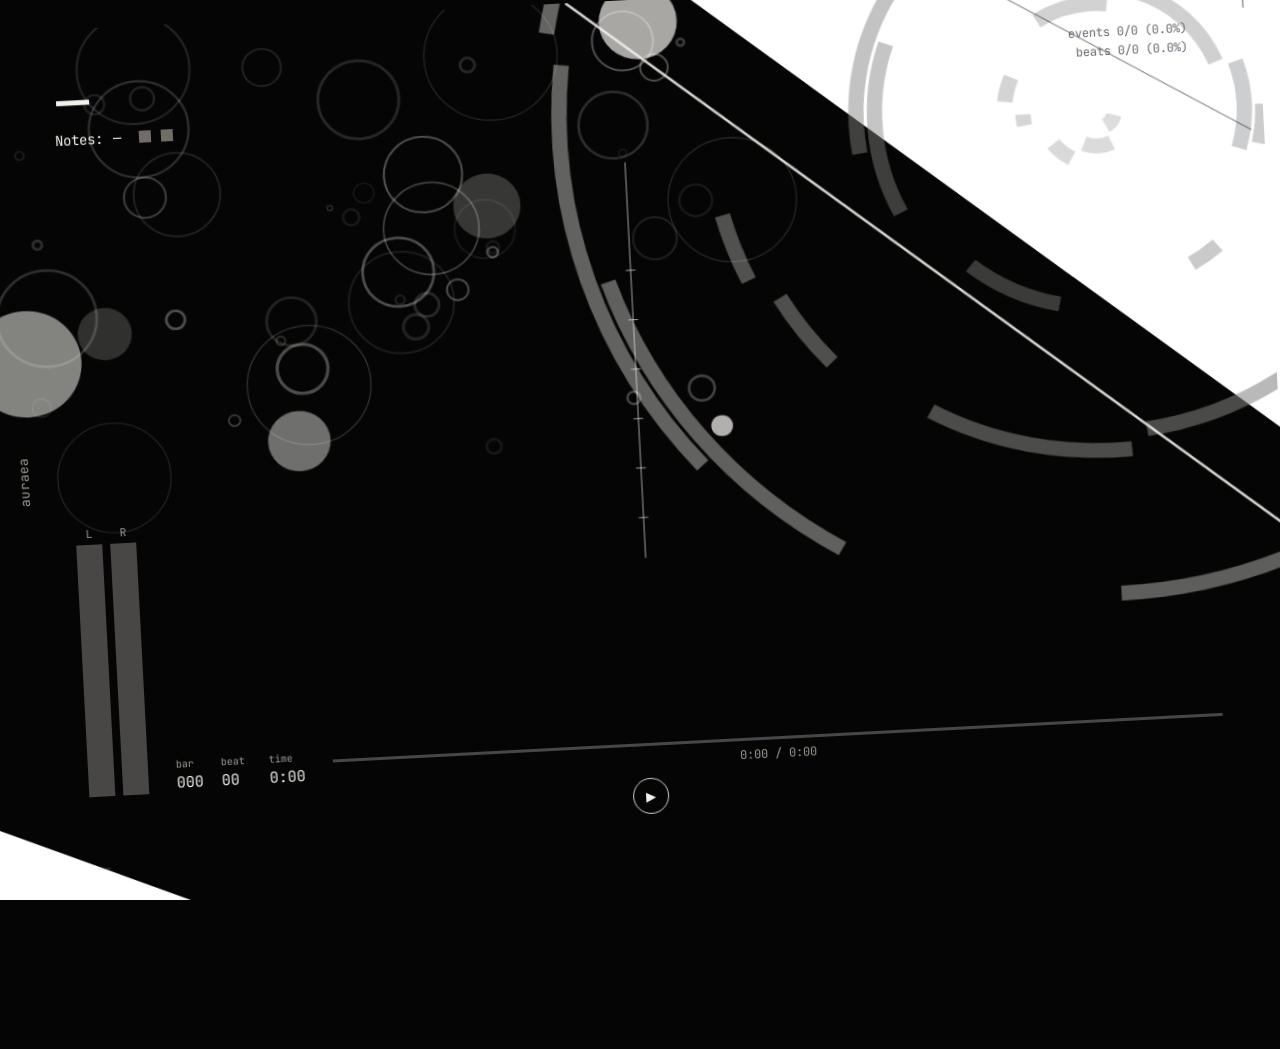
==== index.html @ fb698fa9 "initial commit" ====
<!doctype html>
<html lang="en">
<head>
<meta charset="utf-8" />
<meta name="viewport" content="width=device-width, initial-scale=1" />
<title>signal / visualiser</title>
<link rel="stylesheet" href="style.css" />
</head>
<body>

  <div class="stage" id="stage">

    <div class="edge edge-left" id="edgeLeft">auraea</div>
    <div class="edge edge-right">
      <div class="edge-right-track" id="edgeRight">— — —</div>
    </div>

    <canvas id="canvas"></canvas>

    <div class="hud">
      <div class="hud-top">
        <div class="key-label" id="keyLabel">—</div>
        <div class="notes-row">
          <span class="notes-caption">Notes:</span>
          <span class="notes-values" id="notesValues">—</span>
          <span class="swatch"></span>
          <span class="swatch"></span>
        </div>
      </div>

      <div class="hud-stats" id="hudStats">
        <div id="onsetStat">events 0/0 (0.0%)</div>
        <div id="beatStat">beats 0/0 (0.0%)</div>
      </div>

      <div class="hud-cluster">
        <div class="hud-bottom">
          <div class="meters">
            <div class="meter-labels"><span>L</span><span>R</span></div>
            <div class="meter-track">
              <div class="meter-bar" id="meterL"></div>
              <div class="meter-bar" id="meterR"></div>
            </div>
          </div>

          <div class="counters">
            <div><span class="counter-label">bar</span><span class="counter-value" id="barCount">000</span></div>
            <div><span class="counter-label">beat</span><span class="counter-value" id="beatCount">00</span></div>
            <div class="time-block">
              <span class="counter-label">time</span>
              <span class="counter-value" id="timeCount">0:00</span>
            </div>
          </div>

          <div class="waveform-wrap">
            <canvas id="waveCanvas"></canvas>
            <div class="progress-track" id="progressTrack">
              <div class="progress-fill" id="progressFill"></div>
            </div>
            <div class="time-readout" id="timeReadout">0:00 / 0:00</div>
          </div>
        </div>

        <div class="transport">
          <button id="playBtn" aria-label="Play / pause">▶</button>
          <div class="tracklist" id="tracklist"></div>
        </div>

        <div class="marquee-wrap">
          <div class="marquee" id="marquee">—</div>
        </div>
      </div>
    </div>

    <div class="invert-corner invert-tr" aria-hidden="true"></div>
    <div class="invert-corner invert-bl" aria-hidden="true"></div>

  </div>

  <audio id="audio" preload="auto" crossorigin="anonymous"></audio>
  <script src="app.js"></script>
</body>
</html>
---- style.css ----
@import url('https://fonts.googleapis.com/css2?family=Space+Grotesk:wght@400;500;700&family=JetBrains+Mono:wght@400;500&display=swap');

:root{
  --ink:      #f2f1ec;
  --ink-dim:  #9c9a92;
  --void:     #050505;
  --swatch:   #6f6d66;
  --line:     rgba(242,241,236,0.85);
  --line-dim: rgba(242,241,236,0.28);
  --font-display: 'Space Grotesk', system-ui, sans-serif;
  --font-mono: 'JetBrains Mono', ui-monospace, 'SF Mono', Menlo, monospace;
}

*{ box-sizing: border-box; }

html, body{
  margin:0; padding:0; height:100%;
  background: var(--void);
  color: var(--ink);
  font-family: var(--font-mono);
  overflow: hidden;
}

.stage{
  position: relative;
  width: 100vw;
  height: 100vh;
  min-height: 480px;
  transform: rotate(-3deg);
  transform-origin: center center;
}

canvas#canvas{
  position: absolute;
  inset: 0;
  width: 100%;
  height: 100%;
  display: block;
}

.edge{
  position: absolute;
  top: 0; bottom: 0;
  width: 34px;
  display: flex;
  align-items: center;
  justify-content: center;
  font-size: 13px;
  letter-spacing: 0.02em;
  color: var(--ink-dim);
  white-space: nowrap;
  pointer-events: none;
  z-index: 3;
}
.edge-left{ left: 6px; }
.edge-left span, .edge-left{ writing-mode: vertical-rl; transform: rotate(180deg); }

.edge-right{
  right: 6px;
  overflow: hidden;
  display: block;
}
.edge-right-track{
  position: absolute;
  top: 0; left: 0; right: 0;
  writing-mode: vertical-rl;
  white-space: nowrap;
  will-change: transform;
}

.hud{
  position: absolute;
  inset: 0;
  padding: clamp(16px, 4vw, 48px) clamp(40px, 6vw, 72px);
  display: flex;
  flex-direction: column;
  justify-content: space-between;
  pointer-events: none;
  z-index: 2;
}

.hud-top{ max-width: 640px; }

.key-label{
  font-family: var(--font-display);
  font-weight: 700;
  font-size: clamp(28px, 4vw, 44px);
  line-height: 1;
  letter-spacing: -0.01em;
}

.notes-row{
  margin-top: 10px;
  display: flex;
  align-items: center;
  gap: 10px;
  font-size: 14px;
  color: var(--ink-dim);
}
.notes-caption{ color: var(--ink); }
.notes-values{ color: var(--ink); min-width: 2ch; }
.swatch{
  width: 12px; height: 12px;
  background: var(--swatch);
  display: inline-block;
}

.hud-stats{
  position: absolute;
  top: clamp(16px, 4vw, 48px);
  right: clamp(40px, 6vw, 72px);
  text-align: right;
  font-size: 12px;
  color: var(--ink-dim);
  line-height: 1.6;
}

.hud-cluster{
  display: flex;
  flex-direction: column;
  gap: 10px;
}

.hud-bottom{
  display: flex;
  align-items: flex-end;
  gap: 28px;
}

.meters{
  display: flex;
  flex-direction: column;
  gap: 4px;
  height: clamp(180px, 30vh, 360px);
}
.meter-labels{
  display: flex;
  gap: 8px;
  font-size: 11px;
  color: var(--ink-dim);
}
.meter-labels span{ width: 26px; text-align: center; }
.meter-track{
  display: flex;
  gap: 8px;
  height: 100%;
}
.meter-bar{
  width: 26px;
  height: 100%;
  background: var(--line-dim);
  position: relative;
  overflow: hidden;
}
.meter-bar::after{
  content: '';
  position: absolute;
  left: 0; right: 0; bottom: 0;
  height: var(--level, 0%);
  background: var(--ink);
  transition: height 60ms linear;
}

.counters{
  display: flex;
  gap: 18px;
  font-size: 13px;
  color: var(--ink);
}
.counters > div{ display: flex; flex-direction: column; gap: 2px; }
.counter-label{ color: var(--ink-dim); font-size: 10px; text-transform: lowercase; }
.counter-value{ font-size: 15px; }
.time-block{ margin-left: 6px; }

.waveform-wrap{
  flex: 1;
  min-width: 220px;
  display: flex;
  flex-direction: column;
  gap: 6px;
}
canvas#waveCanvas{
  width: 100%;
  height: 64px;
  display: block;
}
.progress-track{
  width: 100%;
  height: 3px;
  background: var(--line-dim);
}
.progress-fill{
  height: 100%;
  width: 0%;
  background: var(--ink);
}
.time-readout{
  align-self: center;
  font-size: 12px;
  color: var(--ink-dim);
}

.marquee-wrap{
  overflow: hidden;
  width: 100%;
  -webkit-mask-image: linear-gradient(90deg, transparent, #000 8%, #000 92%, transparent);
          mask-image: linear-gradient(90deg, transparent, #000 8%, #000 92%, transparent);
}
.marquee{
  display: inline-block;
  white-space: nowrap;
  font-family: var(--font-display);
  font-size: clamp(16px, 2.4vw, 22px);
  color: var(--ink);
  will-change: transform;
}

.transport{
  display: flex;
  align-items: center;
  justify-content: center;
  gap: 14px;
  pointer-events: auto;
}
#playBtn{
  width: 36px; height: 36px;
  border-radius: 50%;
  border: 1px solid var(--line);
  background: transparent;
  color: var(--ink);
  cursor: pointer;
  font-size: 13px;
  display:flex; align-items:center; justify-content:center;
}
#playBtn:hover{ background: var(--ink); color: var(--void); }

.tracklist{
  display: flex;
  gap: 10px;
  font-size: 12px;
  color: var(--ink-dim);
}
.tracklist button{
  background: none;
  border: none;
  color: inherit;
  font-family: var(--font-mono);
  font-size: 12px;
  cursor: pointer;
  padding: 4px 0;
  border-bottom: 1px solid transparent;
}
.tracklist button.active{
  color: var(--ink);
  border-bottom-color: var(--ink);
}

.invert-corner{
  position: absolute;
  inset: -12%;
  background: #fff;
  mix-blend-mode: difference;
  pointer-events: none;
  z-index: 6;
}
.invert-tr{ clip-path: polygon(46% 0%, 100% 0%, 100% 62%); }
.invert-bl{ clip-path: polygon(0% 76%, 40% 100%, 0% 100%); }

@media (max-width: 720px){
  .hud{ padding: 16px 40px; }
  .hud-stats{ display:none; }
  .counters{ display:none; }
  .edge{ font-size: 11px; }
}
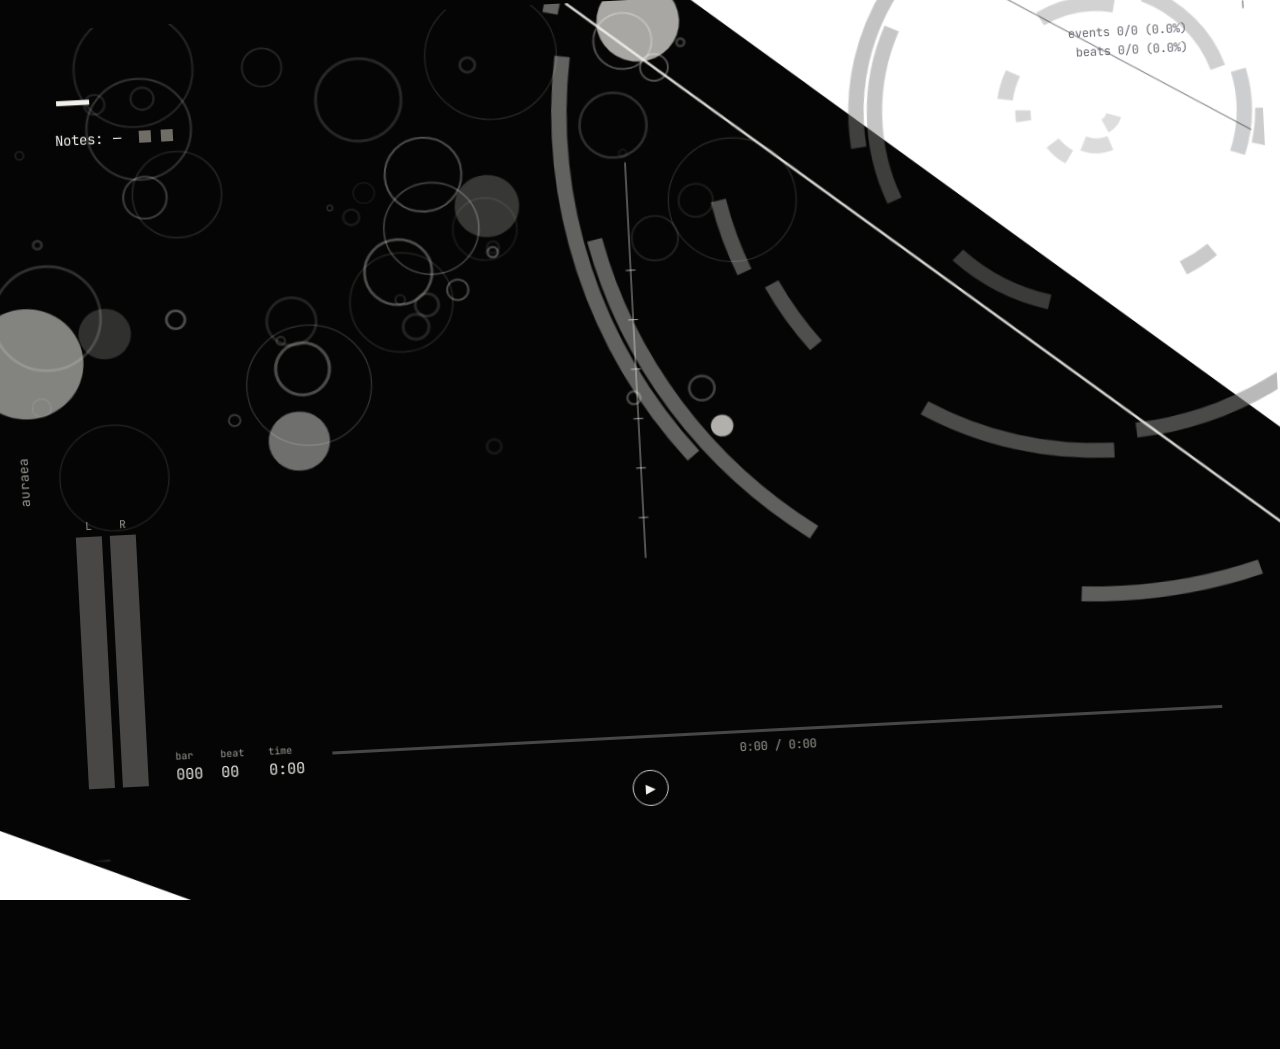
==== commit c6d4c260: "i hate mobile browsers with a burning passion" ====
--- a/index.html
+++ b/index.html
@@ -2,7 +2,7 @@
 <html lang="en">
 <head>
 <meta charset="utf-8" />
-<meta name="viewport" content="width=device-width, initial-scale=1" />
+<meta name="viewport" content="width=device-width, initial-scale=1, viewport-fit=cover" />
 <title>signal / visualiser</title>
 <link rel="stylesheet" href="style.css" />
 </head>
--- a/style.css
+++ b/style.css
@@ -13,21 +13,40 @@
 
 *{ box-sizing: border-box; }
 
+html{
+  height: -webkit-fill-available;
+}
 html, body{
   margin:0; padding:0; height:100%;
+  min-height: -webkit-fill-available;
   background: var(--void);
   color: var(--ink);
   font-family: var(--font-mono);
   overflow: hidden;
+}
+/* Use dynamic viewport units so mobile browser chrome doesn't obscure bottom */
+@supports (height: 100dvh){
+  html, body{
+    height: 100dvh;
+    min-height: 100dvh;
+  }
 }
 
 .stage{
   position: relative;
   width: 100vw;
   height: 100vh;
+  height: 100svh;
+  height: 100dvh;
   min-height: 480px;
   transform: rotate(-3deg);
   transform-origin: center center;
+}
+@supports (height: 100dvh){
+  .stage{
+    height: 100dvh;
+    min-height: max(480px, 100dvh);
+  }
 }
 
 canvas#canvas{
@@ -72,11 +91,15 @@
   position: absolute;
   inset: 0;
   padding: clamp(16px, 4vw, 48px) clamp(40px, 6vw, 72px);
+  /* lift bottom above angled stage edge + iOS home indicator */
+  padding-bottom: calc(clamp(16px, 4vw, 48px) + env(safe-area-inset-bottom, 0px) + 8px);
   display: flex;
   flex-direction: column;
   justify-content: space-between;
   pointer-events: none;
   z-index: 2;
+  min-height: 0;
+  box-sizing: border-box;
 }
 
 .hud-top{ max-width: 640px; }
@@ -119,6 +142,9 @@
   display: flex;
   flex-direction: column;
   gap: 10px;
+  flex-shrink: 0;
+  padding-bottom: env(safe-area-inset-bottom, 0px);
+  min-height: 0;
 }
 
 .hud-bottom{
@@ -221,6 +247,10 @@
   justify-content: center;
   gap: 14px;
   pointer-events: auto;
+  flex-shrink: 0;
+  flex-wrap: wrap;
+  position: relative;
+  z-index: 4;
 }
 #playBtn{
   width: 36px; height: 36px;
@@ -267,8 +297,51 @@
 .invert-bl{ clip-path: polygon(0% 76%, 40% 100%, 0% 100%); }
 
 @media (max-width: 720px){
-  .hud{ padding: 16px 40px; }
+  .stage{
+    /* reduce rotation + scale so the -3deg tilt doesn't push bottom controls off-screen */
+    transform: rotate(-1.8deg) scale(0.965);
+    height: 100svh;
+    height: 100dvh;
+    min-height: 100dvh;
+  }
+  .hud{
+    padding: 14px 40px;
+    padding-bottom: calc(14px + env(safe-area-inset-bottom, 0px) + 16px);
+    gap: 12px;
+    overflow-y: auto;
+    overflow-x: hidden;
+    -webkit-overflow-scrolling: touch;
+  }
+  /* re-enable pointer events for scrollable hud on mobile */
+  .hud, .hud-cluster, .transport{ pointer-events: auto; }
   .hud-stats{ display:none; }
   .counters{ display:none; }
   .edge{ font-size: 11px; }
-}
+  .hud-bottom{
+    gap: 14px;
+    align-items: stretch;
+  }
+  .meters{
+    height: clamp(110px, 20dvh, 180px);
+    flex-shrink: 0;
+  }
+  .waveform-wrap{
+    min-width: 0;
+    flex: 1 1 150px;
+  }
+  canvas#waveCanvas{ height: 48px; }
+  .transport{ padding-bottom: 2px; }
+  .marquee-wrap{ padding-bottom: env(safe-area-inset-bottom, 0px); }
+}
+
+@media (max-width: 480px){
+  .stage{ transform: rotate(-1.2deg) scale(0.97); }
+  .hud{ padding-left: 32px; padding-right: 32px; }
+}
+
+@media (max-height: 600px){
+  .meters{ height: 100px; }
+  canvas#waveCanvas{ height: 40px; }
+  .hud-bottom{ gap: 10px; }
+  .hud-cluster{ gap: 6px; }
+}
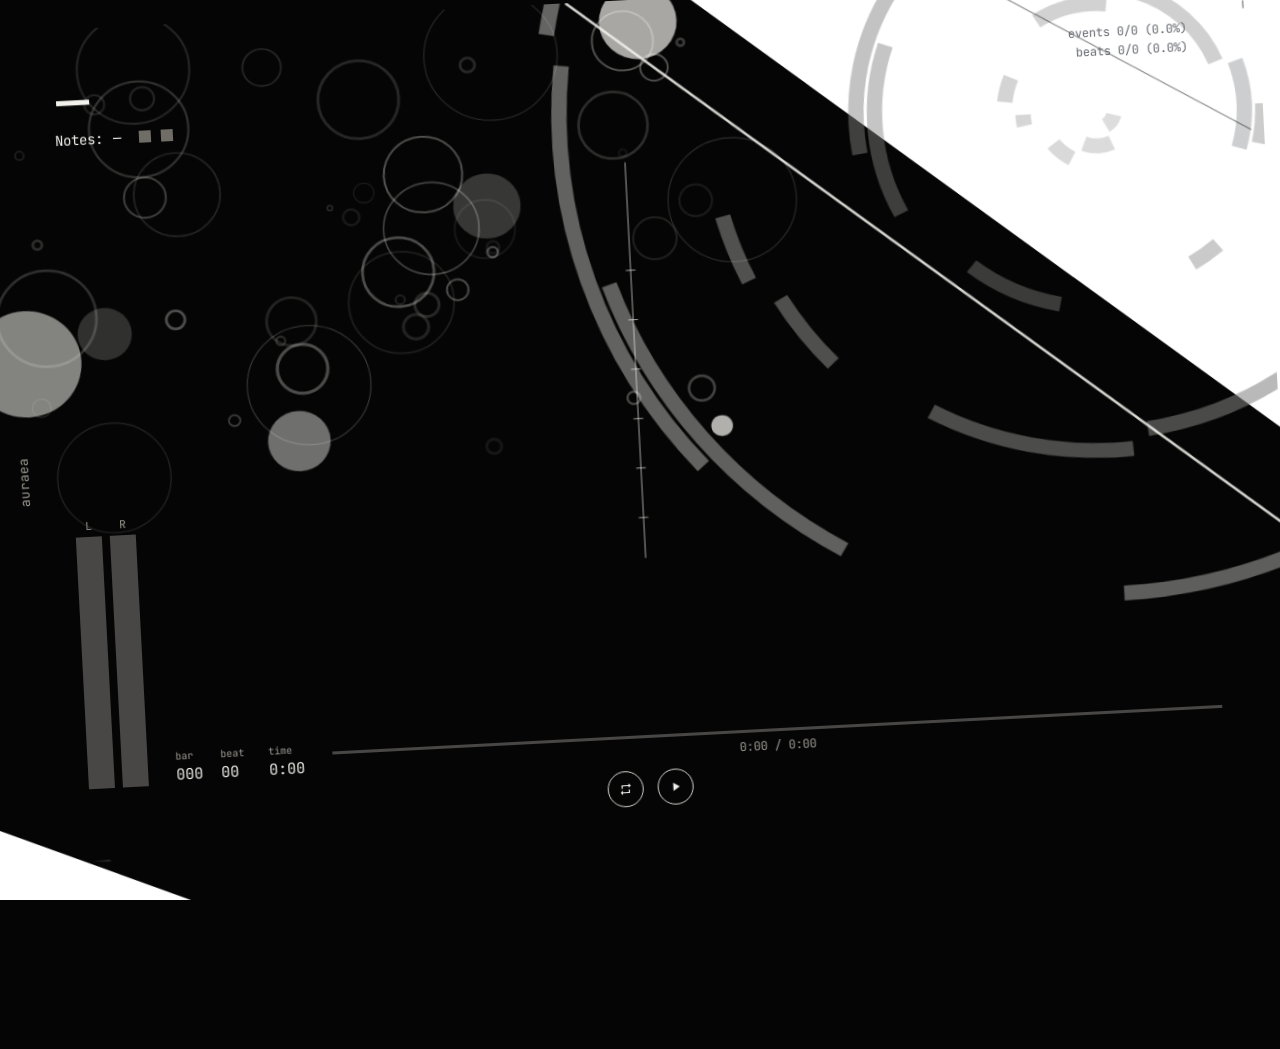
==== commit c202e88e: "mode button" ====
--- a/index.html
+++ b/index.html
@@ -3,7 +3,7 @@
 <head>
 <meta charset="utf-8" />
 <meta name="viewport" content="width=device-width, initial-scale=1, viewport-fit=cover" />
-<title>signal / visualiser</title>
+<title>HEAR ME AND WEEP</title>
 <link rel="stylesheet" href="style.css" />
 </head>
 <body>
@@ -62,7 +62,8 @@
         </div>
 
         <div class="transport">
-          <button id="playBtn" aria-label="Play / pause">▶</button>
+          <button id="modeBtn" class="circle-btn" aria-label="Playback mode"></button>
+          <button id="playBtn" class="circle-btn" aria-label="Play / pause"><svg viewBox="0 0 24 24" width="14" height="14" aria-hidden="true" focusable="false" fill="currentColor"><path d="M8 5.14v14l11-7z"></path></svg></button>
           <div class="tracklist" id="tracklist"></div>
         </div>
 
--- a/style.css
+++ b/style.css
@@ -252,7 +252,7 @@
   position: relative;
   z-index: 4;
 }
-#playBtn{
+.circle-btn{
   width: 36px; height: 36px;
   border-radius: 50%;
   border: 1px solid var(--line);
@@ -261,8 +261,21 @@
   cursor: pointer;
   font-size: 13px;
   display:flex; align-items:center; justify-content:center;
-}
-#playBtn:hover{ background: var(--ink); color: var(--void); }
+  font-variant-emoji: text;
+  -webkit-font-variant-emoji: text;
+  text-rendering: geometricPrecision;
+  font-family: var(--font-mono);
+}
+.circle-btn:hover{ background: var(--ink); color: var(--void); }
+.circle-btn svg{
+  width: 14px;
+  height: 14px;
+  display: block;
+  flex-shrink: 0;
+  fill: currentColor;
+  stroke: none;
+}
+#modeBtn.mode-active{ background: var(--ink); color: var(--void); }
 
 .tracklist{
   display: flex;
@@ -298,7 +311,6 @@
 
 @media (max-width: 720px){
   .stage{
-    /* reduce rotation + scale so the -3deg tilt doesn't push bottom controls off-screen */
     transform: rotate(-1.8deg) scale(0.965);
     height: 100svh;
     height: 100dvh;
@@ -312,7 +324,6 @@
     overflow-x: hidden;
     -webkit-overflow-scrolling: touch;
   }
-  /* re-enable pointer events for scrollable hud on mobile */
   .hud, .hud-cluster, .transport{ pointer-events: auto; }
   .hud-stats{ display:none; }
   .counters{ display:none; }
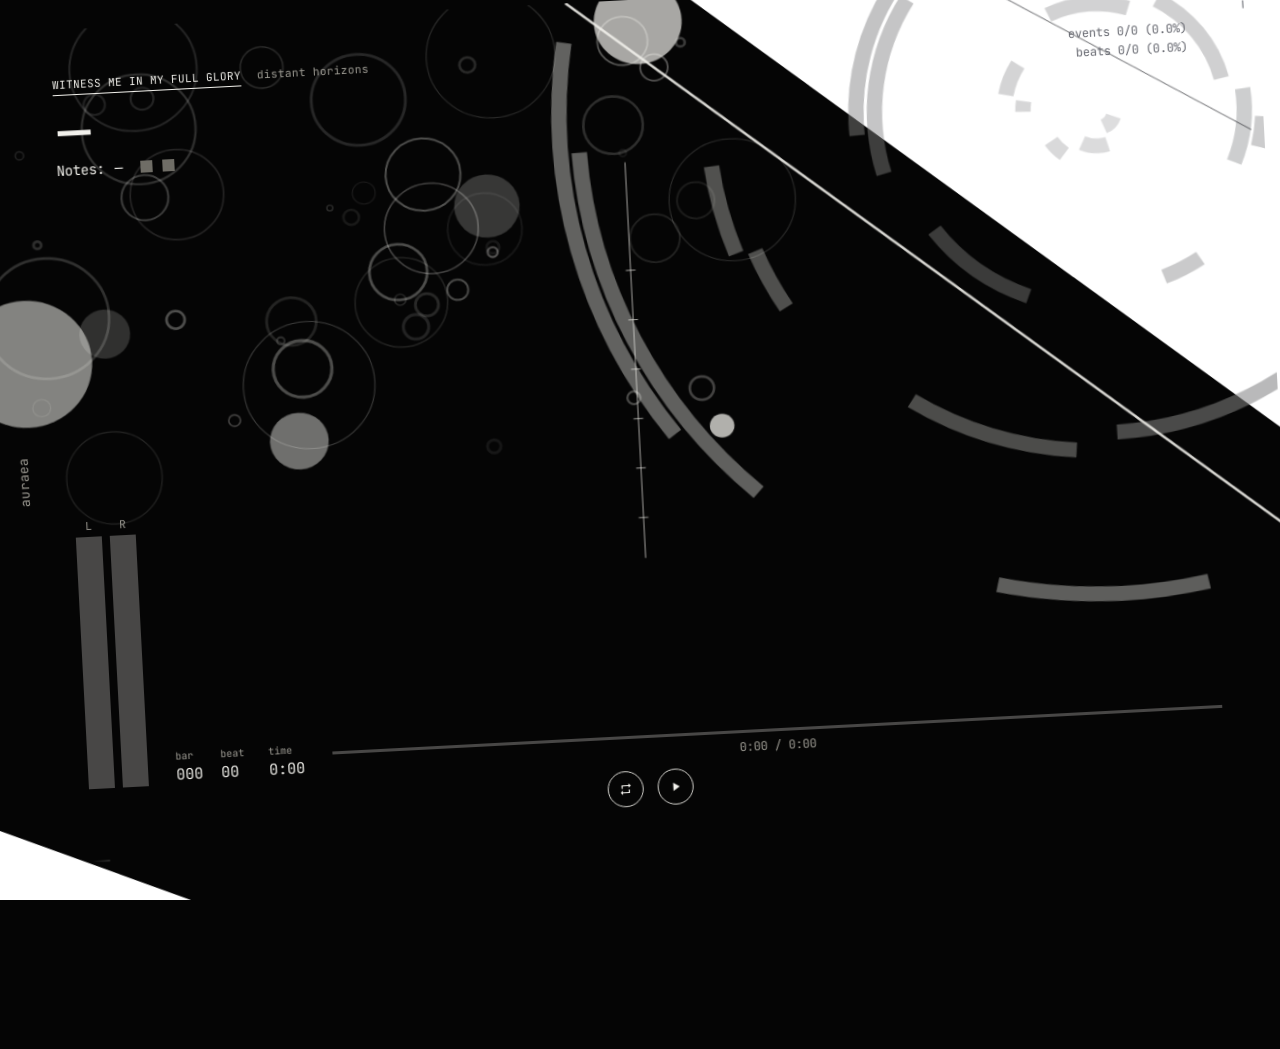
==== commit 6a7dc45a: "distant horizons" ====
--- a/index.html
+++ b/index.html
@@ -19,6 +19,7 @@
 
     <div class="hud">
       <div class="hud-top">
+        <div class="album-switcher" id="albumSwitcher"></div>
         <div class="key-label" id="keyLabel">—</div>
         <div class="notes-row">
           <span class="notes-caption">Notes:</span>
--- a/style.css
+++ b/style.css
@@ -1,4 +1,4 @@
-@import url('https://fonts.googleapis.com/css2?family=Space+Grotesk:wght@400;500;700&family=JetBrains+Mono:wght@400;500&display=swap');
+@import url('https://fonts.googleapis.com/css2?family=Space+Grotesk:wght@400;500;700&family=JetBrains+Mono:wght@400;500&family=Cormorant+Garamond:ital,wght@0,400;0,600;1,400;1,600&family=EB+Garamond:ital,wght@0,400;0,500;1,400&display=swap');
 
 :root{
   --ink:      #f2f1ec;
@@ -11,6 +11,18 @@
   --font-mono: 'JetBrains Mono', ui-monospace, 'SF Mono', Menlo, monospace;
 }
 
+/* distant horizons */
+body[data-theme="pastoral"]{
+  --ink:      #2b2418;
+  --ink-dim:  #7d715a;
+  --void:     #f3ead9;
+  --swatch:   #b9925a;
+  --line:     rgba(43,36,24,0.55);
+  --line-dim: rgba(43,36,24,0.18);
+  --font-display: 'Cormorant Garamond', Georgia, 'Times New Roman', serif;
+  --font-mono: 'EB Garamond', Georgia, 'Times New Roman', serif;
+}
+
 *{ box-sizing: border-box; }
 
 html{
@@ -19,12 +31,31 @@
 html, body{
   margin:0; padding:0; height:100%;
   min-height: -webkit-fill-available;
+  background-color: var(--void);
   background: var(--void);
   color: var(--ink);
   font-family: var(--font-mono);
   overflow: hidden;
 }
-/* Use dynamic viewport units so mobile browser chrome doesn't obscure bottom */
+
+/* trans */
+@media (prefers-reduced-motion: no-preference){
+  html, body{
+    transition: background 650ms cubic-bezier(0.4,0,0.2,1), background-color 650ms cubic-bezier(0.4,0,0.2,1), color 650ms cubic-bezier(0.4,0,0.2,1);
+  }
+  /* view transition api */
+  ::view-transition-old(root),
+  ::view-transition-new(root){
+    animation-duration: 650ms;
+    animation-timing-function: cubic-bezier(0.4,0,0.2,1);
+    animation-name: theme-cross-fade;
+  }
+  @keyframes theme-cross-fade{
+    from{ opacity: 1; }
+    to{ opacity: 1; }
+  }
+}
+
 @supports (height: 100dvh){
   html, body{
     height: 100dvh;
@@ -42,12 +73,20 @@
   transform: rotate(-3deg);
   transform-origin: center center;
 }
+@media (prefers-reduced-motion: no-preference){
+  .stage{
+    transition: transform 700ms cubic-bezier(0.4,0,0.2,1);
+  }
+}
 @supports (height: 100dvh){
   .stage{
     height: 100dvh;
     min-height: max(480px, 100dvh);
   }
 }
+body[data-theme="pastoral"] .stage{
+  transform: none;
+}
 
 canvas#canvas{
   position: absolute;
@@ -56,6 +95,11 @@
   height: 100%;
   display: block;
 }
+@media (prefers-reduced-motion: no-preference){
+  canvas#canvas{
+    transition: opacity 380ms ease, filter 650ms ease;
+  }
+}
 
 .edge{
   position: absolute;
@@ -86,12 +130,21 @@
   white-space: nowrap;
   will-change: transform;
 }
+body[data-theme="pastoral"] .edge-right-track,
+body[data-theme="pastoral"] .edge-left{
+  font-family: var(--font-mono);
+  font-style: italic;
+  letter-spacing: 0.03em;
+}
+body[data-theme="pastoral"] .edge-right,
+body[data-theme="pastoral"] .marquee-wrap{
+  display: none;
+}
 
 .hud{
   position: absolute;
   inset: 0;
   padding: clamp(16px, 4vw, 48px) clamp(40px, 6vw, 72px);
-  /* lift bottom above angled stage edge + iOS home indicator */
   padding-bottom: calc(clamp(16px, 4vw, 48px) + env(safe-area-inset-bottom, 0px) + 8px);
   display: flex;
   flex-direction: column;
@@ -104,6 +157,39 @@
 
 .hud-top{ max-width: 640px; }
 
+.album-switcher{
+  display: flex;
+  gap: 16px;
+  margin-bottom: 12px;
+  pointer-events: auto;
+  font-family: var(--font-mono);
+  font-size: 11px;
+  letter-spacing: 0.06em;
+  text-transform: uppercase;
+  color: var(--ink-dim);
+}
+.album-switcher:empty{ display: none; margin-bottom: 0; }
+.album-switcher button{
+  background: none;
+  border: none;
+  color: inherit;
+  font: inherit;
+  cursor: pointer;
+  padding: 0 0 3px;
+  border-bottom: 1px solid transparent;
+}
+.album-switcher button.active{
+  color: var(--ink);
+  border-bottom-color: var(--ink);
+}
+body[data-theme="pastoral"] .album-switcher{
+  text-transform: none;
+  font-style: italic;
+  letter-spacing: 0.02em;
+  font-size: 13px;
+  gap: 20px;
+}
+
 .key-label{
   font-family: var(--font-display);
   font-weight: 700;
@@ -111,6 +197,11 @@
   line-height: 1;
   letter-spacing: -0.01em;
 }
+body[data-theme="pastoral"] .key-label{
+  font-weight: 600;
+  font-style: italic;
+  letter-spacing: 0;
+}
 
 .notes-row{
   margin-top: 10px;
@@ -127,6 +218,9 @@
   background: var(--swatch);
   display: inline-block;
 }
+body[data-theme="pastoral"] .swatch{
+  border-radius: 50%;
+}
 
 .hud-stats{
   position: absolute;
@@ -186,6 +280,9 @@
   background: var(--ink);
   transition: height 60ms linear;
 }
+body[data-theme="pastoral"] .meter-bar{
+  border-radius: 3px;
+}
 
 .counters{
   display: flex;
@@ -197,6 +294,10 @@
 .counter-label{ color: var(--ink-dim); font-size: 10px; text-transform: lowercase; }
 .counter-value{ font-size: 15px; }
 .time-block{ margin-left: 6px; }
+body[data-theme="pastoral"] .counter-value{
+  font-family: var(--font-display);
+  font-style: italic;
+}
 
 .waveform-wrap{
   flex: 1;
@@ -219,6 +320,10 @@
   height: 100%;
   width: 0%;
   background: var(--ink);
+}
+body[data-theme="pastoral"] .progress-track,
+body[data-theme="pastoral"] .progress-fill{
+  border-radius: 2px;
 }
 .time-readout{
   align-self: center;
@@ -239,6 +344,10 @@
   font-size: clamp(16px, 2.4vw, 22px);
   color: var(--ink);
   will-change: transform;
+}
+body[data-theme="pastoral"] .marquee{
+  font-style: italic;
+  font-weight: 500;
 }
 
 .transport{
@@ -297,6 +406,9 @@
   color: var(--ink);
   border-bottom-color: var(--ink);
 }
+body[data-theme="pastoral"] .tracklist button{
+  font-style: italic;
+}
 
 .invert-corner{
   position: absolute;
@@ -305,9 +417,55 @@
   mix-blend-mode: difference;
   pointer-events: none;
   z-index: 6;
+  opacity: 1;
+  visibility: visible;
 }
 .invert-tr{ clip-path: polygon(46% 0%, 100% 0%, 100% 62%); }
 .invert-bl{ clip-path: polygon(0% 76%, 40% 100%, 0% 100%); }
+@media (prefers-reduced-motion: no-preference){
+  .invert-corner{
+    transition: opacity 650ms ease, visibility 650ms ease;
+  }
+}
+body[data-theme="pastoral"] .invert-corner{
+  opacity: 0;
+  visibility: hidden;
+}
+
+@media (prefers-reduced-motion: no-preference){
+  .edge,
+  .key-label,
+  .notes-row,
+  .notes-values,
+  .swatch,
+  .hud-stats,
+  .meter-bar,
+  .meter-track,
+  .meter-labels,
+  .counter-label,
+  .counter-value,
+  .progress-track,
+  .progress-fill,
+  .time-readout,
+  .marquee,
+  .circle-btn,
+  .tracklist button,
+  .album-switcher button,
+  .album-switcher,
+  .edge-right-track{
+    transition: color 650ms ease, background-color 650ms ease, border-color 650ms ease, background 650ms ease, opacity 650ms ease;
+  }
+  .swatch{
+    transition: background-color 650ms ease, border-radius 650ms ease, opacity 650ms ease;
+  }
+  .meter-bar::after{
+    transition: height 60ms linear, background-color 650ms ease;
+  }
+  .circle-btn:hover,
+  #modeBtn.mode-active{
+    transition: background-color 650ms ease, color 650ms ease, border-color 650ms ease;
+  }
+}
 
 @media (max-width: 720px){
   .stage{
@@ -315,6 +473,9 @@
     height: 100svh;
     height: 100dvh;
     min-height: 100dvh;
+  }
+  body[data-theme="pastoral"] .stage{
+    transform: none;
   }
   .hud{
     padding: 14px 40px;
@@ -347,6 +508,7 @@
 
 @media (max-width: 480px){
   .stage{ transform: rotate(-1.2deg) scale(0.97); }
+  body[data-theme="pastoral"] .stage{ transform: none; }
   .hud{ padding-left: 32px; padding-right: 32px; }
 }
 
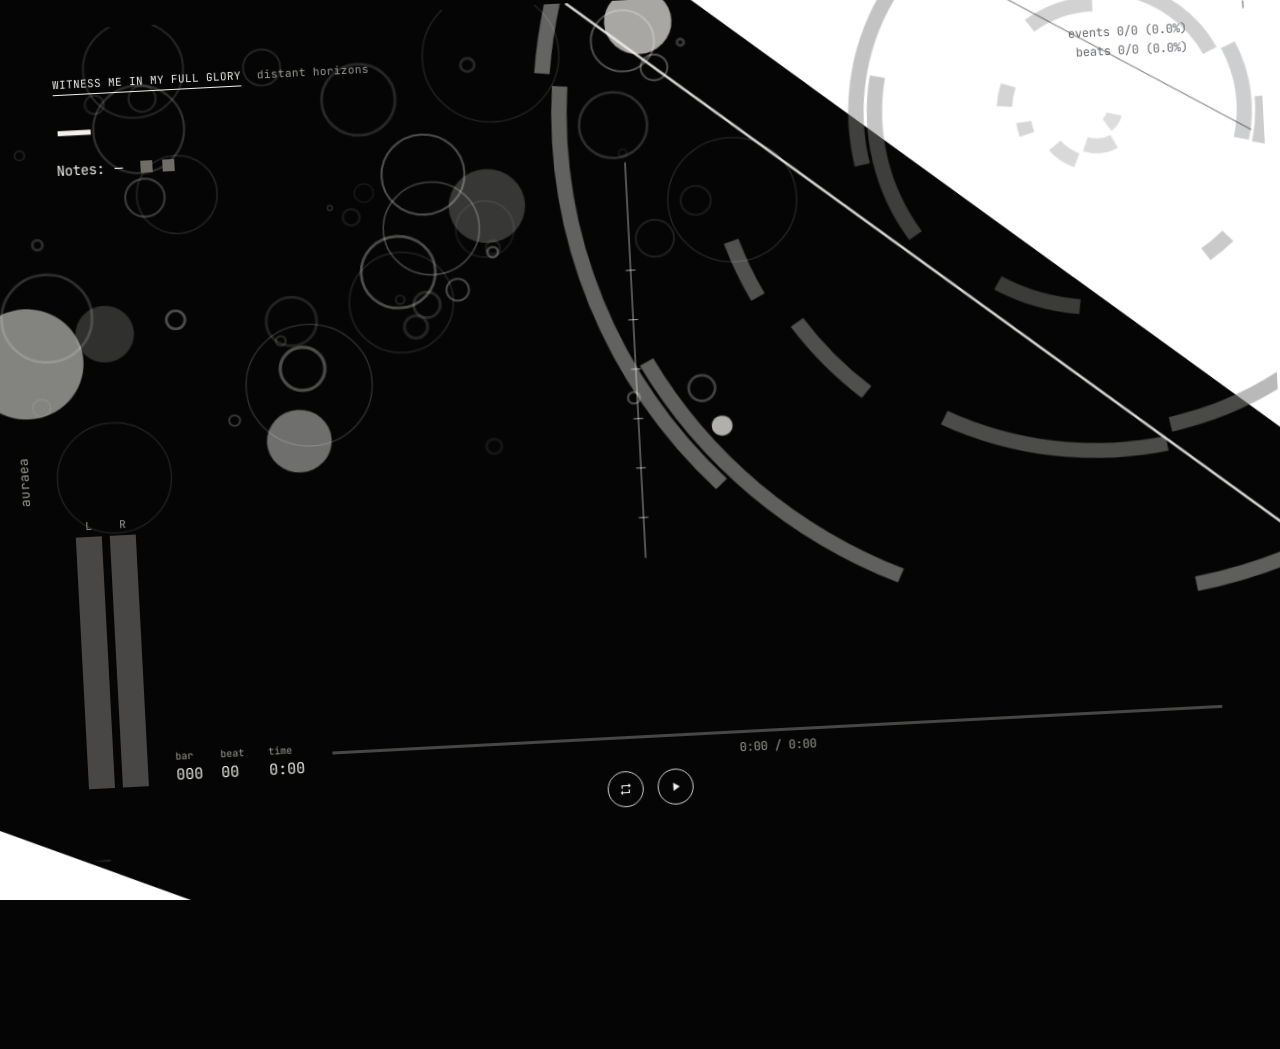
==== commit 7bbbcde9: "name + url param" ====
--- a/index.html
+++ b/index.html
@@ -10,7 +10,7 @@
 
   <div class="stage" id="stage">
 
-    <div class="edge edge-left" id="edgeLeft">auraea</div>
+    <div class="edge edge-left" id="edgeLeft"><a href="https://auraea.fyi">auraea</a></div>
     <div class="edge edge-right">
       <div class="edge-right-track" id="edgeRight">— — —</div>
     </div>
--- a/style.css
+++ b/style.css
@@ -12,7 +12,7 @@
 }
 
 /* distant horizons */
-body[data-theme="pastoral"]{
+body[data-theme="desert"]{
   --ink:      #2b2418;
   --ink-dim:  #7d715a;
   --void:     #f3ead9;
@@ -84,7 +84,7 @@
     min-height: max(480px, 100dvh);
   }
 }
-body[data-theme="pastoral"] .stage{
+body[data-theme="desert"] .stage{
   transform: none;
 }
 
@@ -117,6 +117,12 @@
 }
 .edge-left{ left: 6px; }
 .edge-left span, .edge-left{ writing-mode: vertical-rl; transform: rotate(180deg); }
+.edge-left a{
+  pointer-events: auto;
+  color: inherit;
+  text-decoration: none;
+  cursor: pointer;
+}
 
 .edge-right{
   right: 6px;
@@ -130,14 +136,14 @@
   white-space: nowrap;
   will-change: transform;
 }
-body[data-theme="pastoral"] .edge-right-track,
-body[data-theme="pastoral"] .edge-left{
+body[data-theme="desert"] .edge-right-track,
+body[data-theme="desert"] .edge-left{
   font-family: var(--font-mono);
   font-style: italic;
   letter-spacing: 0.03em;
 }
-body[data-theme="pastoral"] .edge-right,
-body[data-theme="pastoral"] .marquee-wrap{
+body[data-theme="desert"] .edge-right,
+body[data-theme="desert"] .marquee-wrap{
   display: none;
 }
 
@@ -182,7 +188,7 @@
   color: var(--ink);
   border-bottom-color: var(--ink);
 }
-body[data-theme="pastoral"] .album-switcher{
+body[data-theme="desert"] .album-switcher{
   text-transform: none;
   font-style: italic;
   letter-spacing: 0.02em;
@@ -197,7 +203,7 @@
   line-height: 1;
   letter-spacing: -0.01em;
 }
-body[data-theme="pastoral"] .key-label{
+body[data-theme="desert"] .key-label{
   font-weight: 600;
   font-style: italic;
   letter-spacing: 0;
@@ -218,7 +224,7 @@
   background: var(--swatch);
   display: inline-block;
 }
-body[data-theme="pastoral"] .swatch{
+body[data-theme="desert"] .swatch{
   border-radius: 50%;
 }
 
@@ -280,7 +286,7 @@
   background: var(--ink);
   transition: height 60ms linear;
 }
-body[data-theme="pastoral"] .meter-bar{
+body[data-theme="desert"] .meter-bar{
   border-radius: 3px;
 }
 
@@ -294,7 +300,7 @@
 .counter-label{ color: var(--ink-dim); font-size: 10px; text-transform: lowercase; }
 .counter-value{ font-size: 15px; }
 .time-block{ margin-left: 6px; }
-body[data-theme="pastoral"] .counter-value{
+body[data-theme="desert"] .counter-value{
   font-family: var(--font-display);
   font-style: italic;
 }
@@ -321,8 +327,8 @@
   width: 0%;
   background: var(--ink);
 }
-body[data-theme="pastoral"] .progress-track,
-body[data-theme="pastoral"] .progress-fill{
+body[data-theme="desert"] .progress-track,
+body[data-theme="desert"] .progress-fill{
   border-radius: 2px;
 }
 .time-readout{
@@ -345,7 +351,7 @@
   color: var(--ink);
   will-change: transform;
 }
-body[data-theme="pastoral"] .marquee{
+body[data-theme="desert"] .marquee{
   font-style: italic;
   font-weight: 500;
 }
@@ -406,7 +412,7 @@
   color: var(--ink);
   border-bottom-color: var(--ink);
 }
-body[data-theme="pastoral"] .tracklist button{
+body[data-theme="desert"] .tracklist button{
   font-style: italic;
 }
 
@@ -427,7 +433,7 @@
     transition: opacity 650ms ease, visibility 650ms ease;
   }
 }
-body[data-theme="pastoral"] .invert-corner{
+body[data-theme="desert"] .invert-corner{
   opacity: 0;
   visibility: hidden;
 }
@@ -474,7 +480,7 @@
     height: 100dvh;
     min-height: 100dvh;
   }
-  body[data-theme="pastoral"] .stage{
+  body[data-theme="desert"] .stage{
     transform: none;
   }
   .hud{
@@ -508,7 +514,7 @@
 
 @media (max-width: 480px){
   .stage{ transform: rotate(-1.2deg) scale(0.97); }
-  body[data-theme="pastoral"] .stage{ transform: none; }
+  body[data-theme="desert"] .stage{ transform: none; }
   .hud{ padding-left: 32px; padding-right: 32px; }
 }
 
